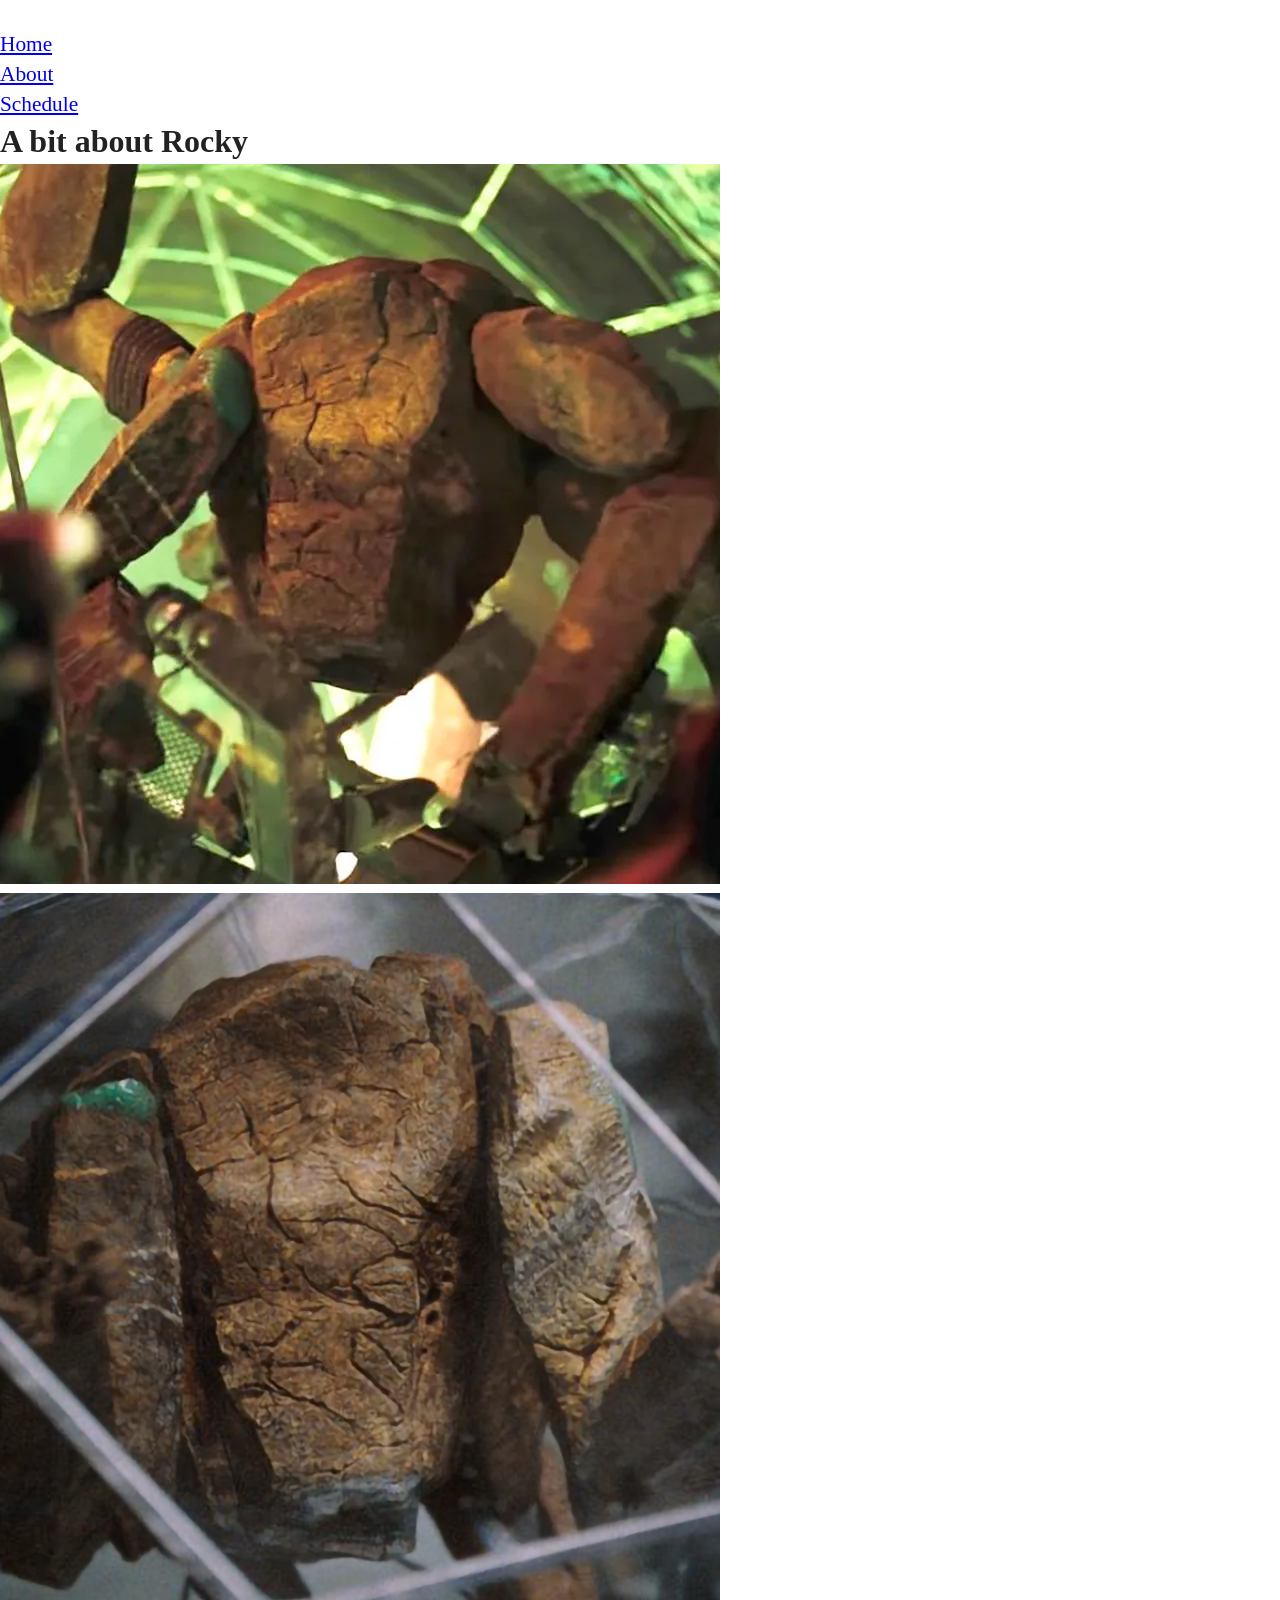
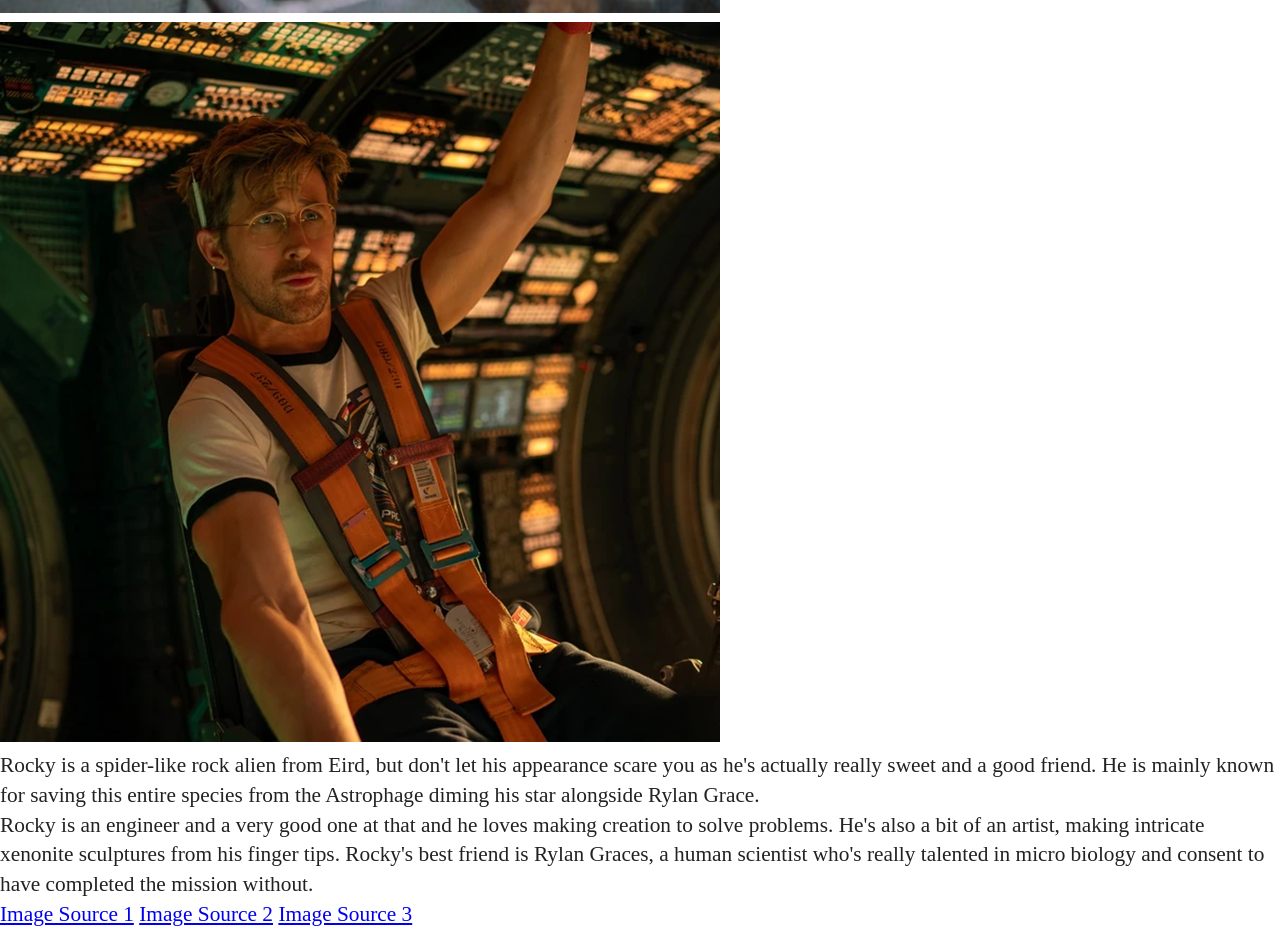
==== about.html @ ef29da4c "added dashes" ====
<!doctype html>
<html class="no-js" lang="en">

<head>
  <meta charset="utf-8"/>
  <title>Rockys Big Day, Statement!/about</title>
  <meta name="description" content="Describe your website here."/>
  <meta name="viewport" content="width=device-width, initial-scale=1, minimum-scale=1" />
  
  <!-- Defines preview content that will be displayed when your site is linked on twitter, reddit, etc-->
  <meta name="robots" content="index,follow" />
  <meta property="og:title" content="about, page"/>
  <meta property="og:type" content="Article"/>
  <meta property="og:url" content="https://rocky/birthday/invite/about.com/">
  <meta property="og:image" content="exampleImage.jpg"/>
  <meta name="twitter:card" content="this page explains who rocky is and about the party" />
  
  <link rel="manifest" href="site.webmanifest"/>
  <link rel="apple-touch-icon" href="icon.png"/>

  <!-- Link to your favicon. Place favicon in the root directory -->
  <link rel="icon" href="https://github.com/favicon.ico" />
  
  <link rel="stylesheet" href="normalize.css"/>
  <link rel="stylesheet" href="style.css"/>
  <script src="/script.js" defer></script>

  <meta name="theme-color" content="#fafafa"/>
</head>

<body>
  <header>
    <nav>
      <div class="logo">
        <img src="">
      </div>
      <ul>
        <li><a href="index.html">Home</a></li>
        <li><a href="about.html">About</a></li>
        <li><a href="schedule.html">Schedule</a></li>
      </ul>
    </nav>
  </header>
  <main>
    <section class="about-container">
      <h2>A bit about Rocky</h2>
      <section class="image-container">
        <div class="img1">
          <img src="assets/rockyabout1.png" alt="Rocky with green light behind him">
        </div>
        <div class="img2">
          <img src="assets/Rockyabout2.png" alt="Rocky in the xenonite ball">
        </div>
        <div class="img3">
          <img src="assets/rockyabout3.png" alt="Rockys best friend Ryaln Grace">
        </div>
      </section>
      <section class="about-text-container">
        <p>Rocky is a spider-like rock alien from Eird, but don't let his appearance scare you as he's actually really sweet and a good friend. He is mainly known for saving this entire species from the Astrophage diming his star alongside Rylan Grace.</p>
        <p>Rocky is an engineer and a very good one at that and he loves making creation to solve problems. He's also a bit of an artist, making intricate xenonite sculptures from his finger tips. Rocky's best friend is Rylan Graces, a human scientist who's really talented in micro biology and consent to have completed the mission without.</p>
      </section>
    </section>
  </main>
  <footer>
    <nav class="footer-links">
      <a href="https://projecthailmary.fandom.com/wiki/Rocky" target="_blank">Image Source 1</a>
      <a href="https://www.ign.com/articles/how-project-hail-mary-gets-rocky-right-alien" target="_blank">Image Source 2</a>
      <a href="https://x.com/projecthailmary/status/2029995434802831593/photo/1" target="_blank">Image Source 3</a> 
    </nav>
  </footer>
</body>
</html>
---- style.css ----
* {
  margin: 0;
  padding: 0;
}

html {
  color: #222;
  line-height: 1.4;
  font-size: 16pt;
}
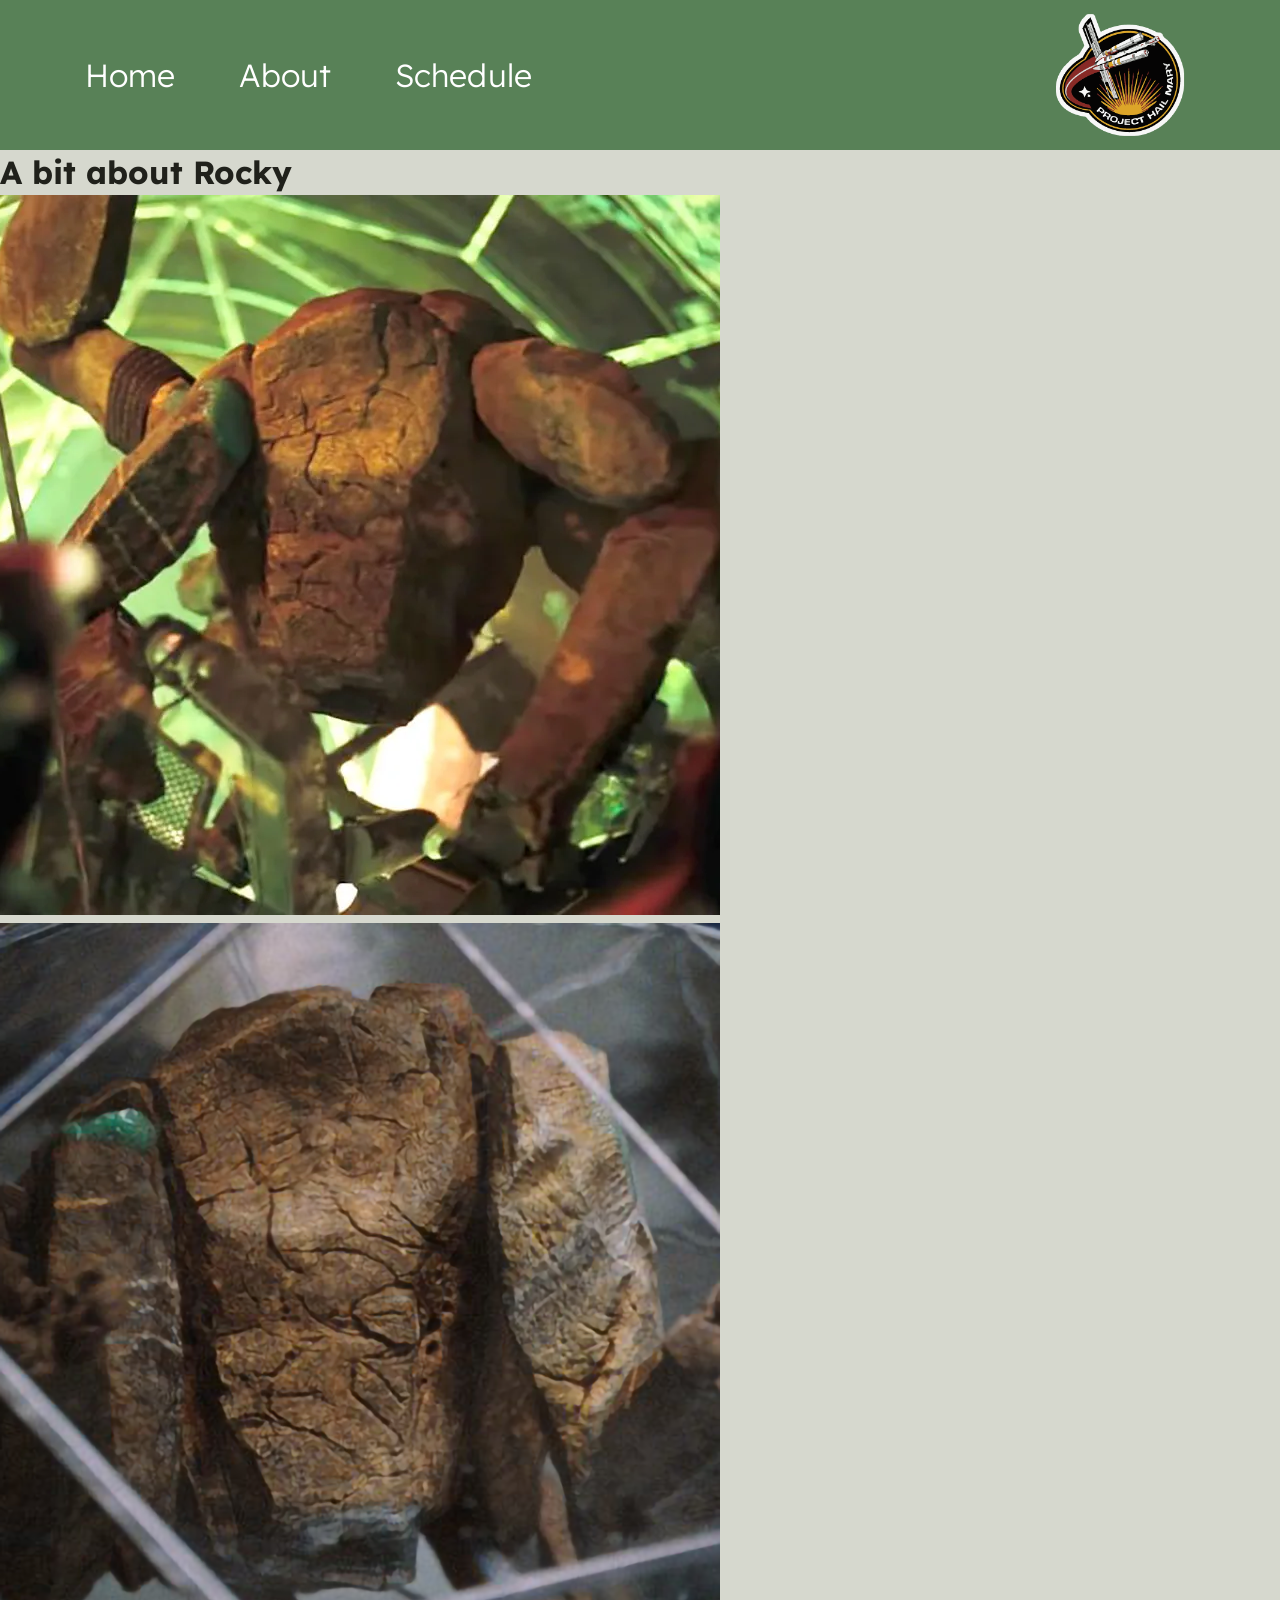
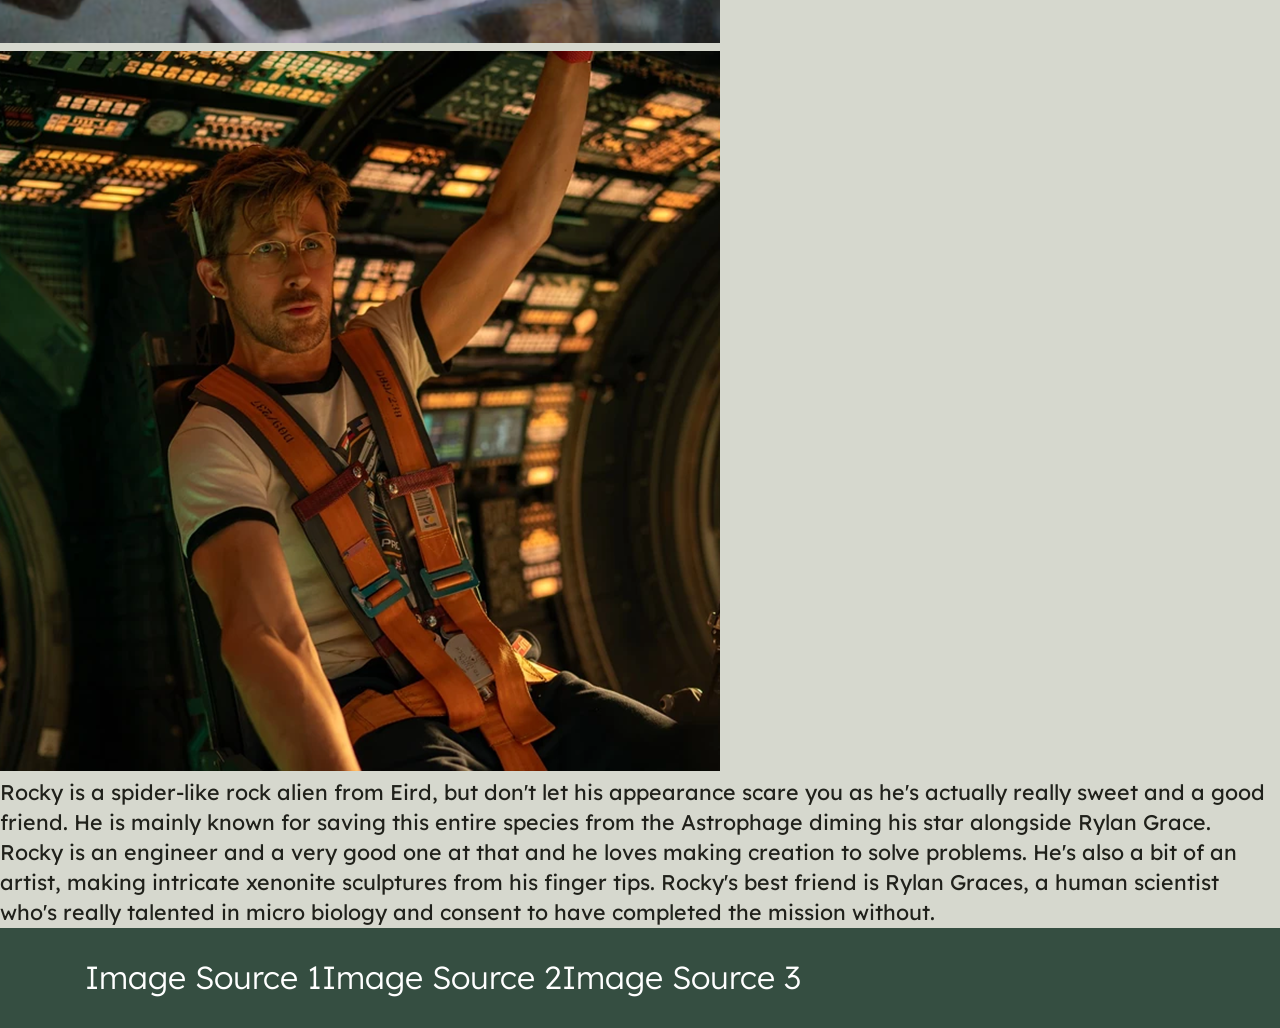
==== commit 60d0a757: "added logo" ====
--- a/about.html
+++ b/about.html
@@ -4,6 +4,11 @@
 <head>
   <meta charset="utf-8"/>
   <title>Rockys Big Day, Statement!/about</title>
+  <link rel="preconnect" href="https://fonts.googleapis.com">
+  <link rel="preconnect" href="https://fonts.gstatic.com" crossorigin>
+  <link href="https://fonts.googleapis.com/css2?family=Lexend:wght@100..900&display=swap" rel="stylesheet">
+
+  
   <meta name="description" content="Describe your website here."/>
   <meta name="viewport" content="width=device-width, initial-scale=1, minimum-scale=1" />
   
@@ -25,14 +30,14 @@
   <link rel="stylesheet" href="style.css"/>
   <script src="/script.js" defer></script>
 
-  <meta name="theme-color" content="#fafafa"/>
+  <meta name="theme-color" content="#d6d8ce"/>
 </head>
 
 <body>
   <header>
     <nav>
       <div class="logo">
-        <img src="">
+        <img src="assets/HailMarylogo.png">
       </div>
       <ul>
         <li><a href="index.html">Home</a></li>
--- a/style.css
+++ b/style.css
@@ -4,12 +4,97 @@
 }
 
 html {
-  color: #222;
+  color: #20211b;
+  background-color: #d6d8ce;
   line-height: 1.4;
   font-size: 16pt;
+  font-family: 'Lexend', sans-serif;
 }
+
+header {
+  height: 150px;
+  width: 100%;
+  background: #588157;
+  position: fixed;
+  top: 0;
+  z-index: 10;
+}
+
+footer {
+  width: 100vw;
+  height: 100px;
+  background: #354e41;
+}
+
+.logo {
+  order: 2;
+  margin-left: auto;
+  display: flex;
+  align-items: center;
+}
+
+.logo img {
+  height: 150px;
+  width: auto;
+}
+
+nav {
+  height: 100%;
+  display: flex;
+  align-items: center;       
+  justify-content: flex-start;
+  padding: 0 4rem;
+}
+
+nav a{
+  color: white;
+  text-decoration: none;
+  font-weight: 300;
+  font-size: 1.5rem;
+  white-space: nowrap; 
+}
+
+nav ul {
+  display: flex;
+  list-style: none;
+  gap: 3rem; 
+}
+
+body {
+  padding-top: 150px;
+}
+
+/*home*/
+.home-hero-text, .event-details{
+  text-align: center;
+  padding: 3rem 1rem;
+  max-width: 900px;
+  margin: 0 auto;
+}
+
+.home-hero-text h1 {
+  font-size: 3rem;
+}
+
+.home-hero-text p {
+  font-size: 1.4rem;
+}
+
+.event-details {
+  display: flex;
+  flex-direction: column;
+  gap: 0.3rem;
+  font-weight: 500;
+  font-size: 1.3rem;
+  margin-bottom: 100px;
+}
+/*home*/
 
 
 
 
 
+
+
+
+
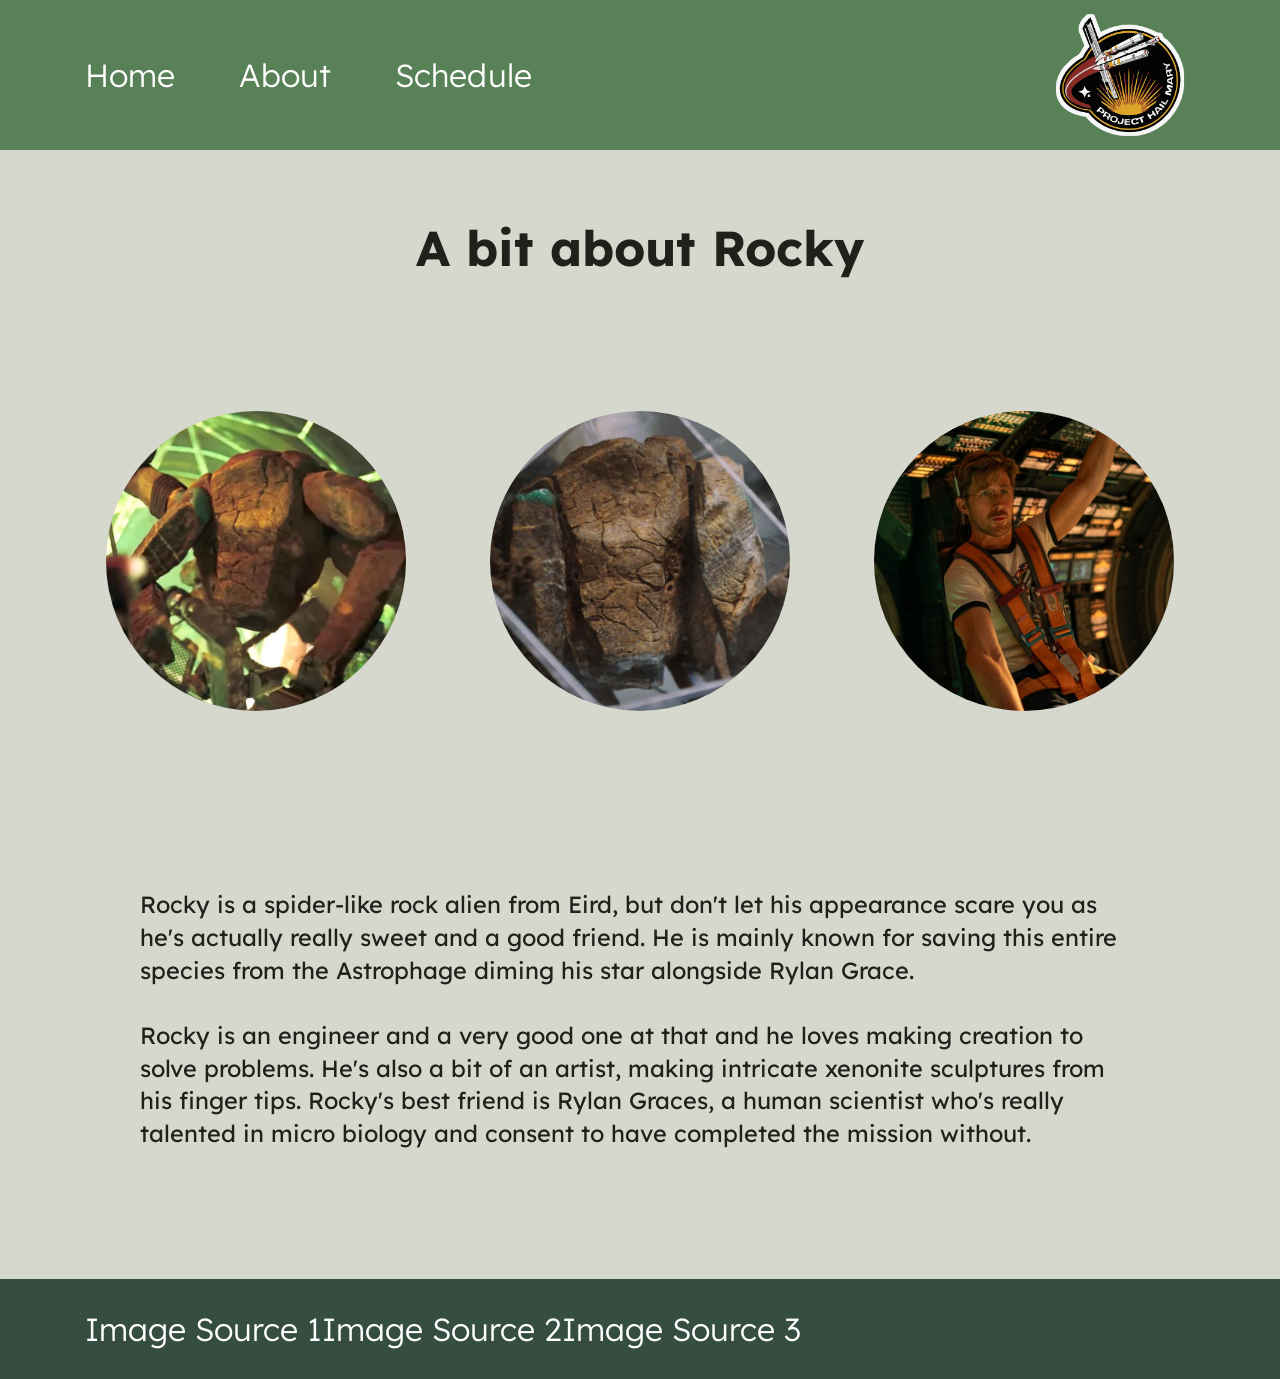
==== commit d4b6ebdf: "added Asimovian font" ====
--- a/about.html
+++ b/about.html
@@ -7,7 +7,10 @@
   <link rel="preconnect" href="https://fonts.googleapis.com">
   <link rel="preconnect" href="https://fonts.gstatic.com" crossorigin>
   <link href="https://fonts.googleapis.com/css2?family=Lexend:wght@100..900&display=swap" rel="stylesheet">
-
+  
+  <link rel="preconnect" href="https://fonts.googleapis.com">
+  <link rel="preconnect" href="https://fonts.gstatic.com" crossorigin>
+  <link href="https://fonts.googleapis.com/css2?family=Asimovian&display=swap" rel="stylesheet">
   
   <meta name="description" content="Describe your website here."/>
   <meta name="viewport" content="width=device-width, initial-scale=1, minimum-scale=1" />
--- a/style.css
+++ b/style.css
@@ -90,6 +90,41 @@
 }
 /*home*/
 
+/*about*/
+.about-container h2 {
+  text-align: center;
+  padding: 3rem 1rem;
+  margin: 0 auto;
+  font-size: 2.3rem;
+}
+
+.image-container {
+  display: flex;
+  justify-content: center;
+  justify-content: space-around;
+  margin: 3rem 3rem 8rem 3rem;
+}
+
+.image-container img {
+  width: 300px;
+  height: auto;
+  object-fit: cover;
+  border-radius: 50%;
+  justify-content: space-evenly;
+}
+
+.about-text-container {
+  max-width: 1000px;
+  margin: 0 auto;
+  ext-align: center;
+  padding: 0 1rem;
+  margin-bottom: 6rem;
+  display: flex;
+  flex-direction: column;
+  gap: 1.5rem;
+  font-size: 1.1rem;
+}
+/*about*/
 
 
 
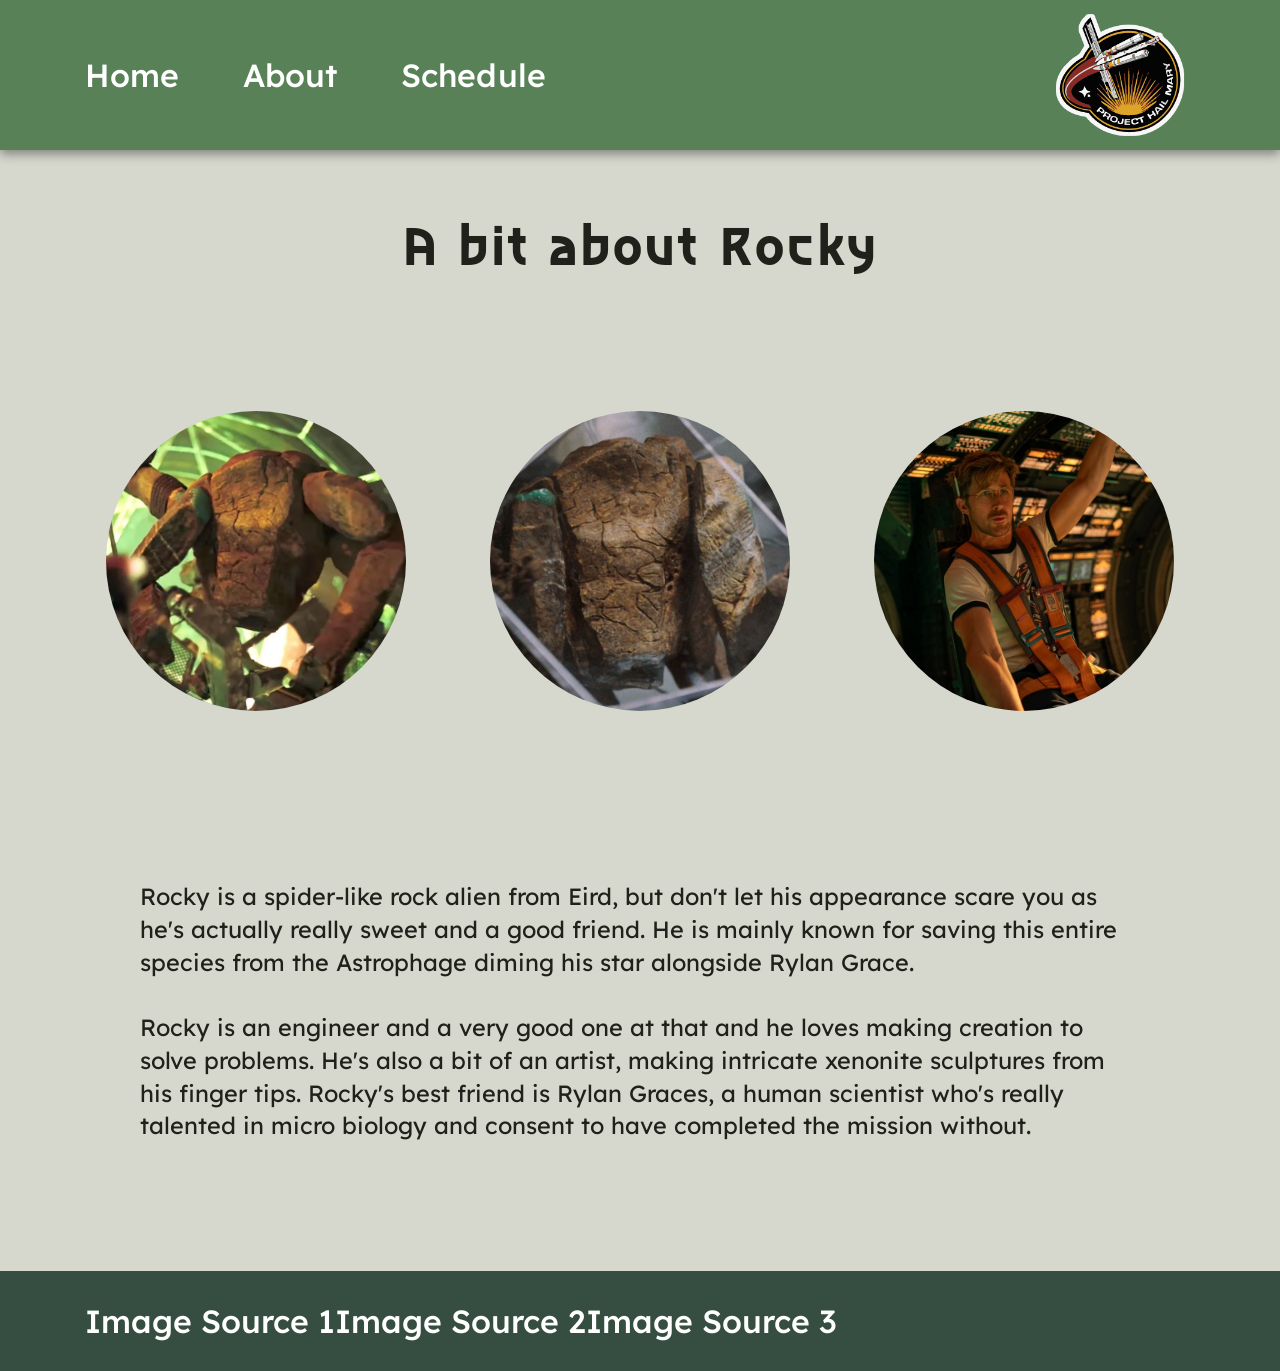
==== commit bcfebbbf: "trying to add stager animation, simplifying html images" ====
--- a/about.html
+++ b/about.html
@@ -53,15 +53,9 @@
     <section class="about-container">
       <h2>A bit about Rocky</h2>
       <section class="image-container">
-        <div class="img1">
           <img src="assets/rockyabout1.png" alt="Rocky with green light behind him">
-        </div>
-        <div class="img2">
           <img src="assets/Rockyabout2.png" alt="Rocky in the xenonite ball">
-        </div>
-        <div class="img3">
           <img src="assets/rockyabout3.png" alt="Rockys best friend Ryaln Grace">
-        </div>
       </section>
       <section class="about-text-container">
         <p>Rocky is a spider-like rock alien from Eird, but don't let his appearance scare you as he's actually really sweet and a good friend. He is mainly known for saving this entire species from the Astrophage diming his star alongside Rylan Grace.</p>
--- a/style.css
+++ b/style.css
@@ -18,6 +18,7 @@
   position: fixed;
   top: 0;
   z-index: 10;
+  box-shadow: 0 4px 10px rgba(0, 0, 0, .40);
 }
 
 footer {
@@ -49,9 +50,15 @@
 nav a{
   color: white;
   text-decoration: none;
-  font-weight: 300;
+  font-weight: 500;
   font-size: 1.5rem;
   white-space: nowrap; 
+  display: inline-block;
+  transition: transform 0.2s ease;
+}
+
+nav a:hover {
+  transform: translateY(-5px);
 }
 
 nav ul {
@@ -74,6 +81,8 @@
 
 .home-hero-text h1 {
   font-size: 3rem;
+  font-family: "Asimovian", sans-serif;
+  letter-spacing: 0.2rem;
 }
 
 .home-hero-text p {
@@ -96,6 +105,8 @@
   padding: 3rem 1rem;
   margin: 0 auto;
   font-size: 2.3rem;
+  font-family: "Asimovian", sans-serif;
+  letter-spacing: 0.2rem;
 }
 
 .image-container {
@@ -126,6 +137,33 @@
 }
 /*about*/
 
+/*schedule*/
+.schedule-time h2, .schedule-location h2 {
+  font-family: "Asimovian", sans-serif;
+  font-size: 2rem;
+  margin-bottom: 1.5rem;
+  letter-spacing: 0.2rem;
+}
+.schedule-container {
+  display: flex;
+  gap: 4rem;
+  max-width: 1200px;
+  margin: 3rem auto;
+  padding: 0 2rem;
+}
+
+.time-block {
+  background: #dcddd6;
+  padding: 1.2rem;
+  margin-bottom: 1.5rem;
+  border-radius: 20px;
+  border: 2px solid #b3cfb2;
+}
+
+.time-block h3 {
+  margin-bottom: 0.3rem;
+}
+/*schedule*/
 
 
 
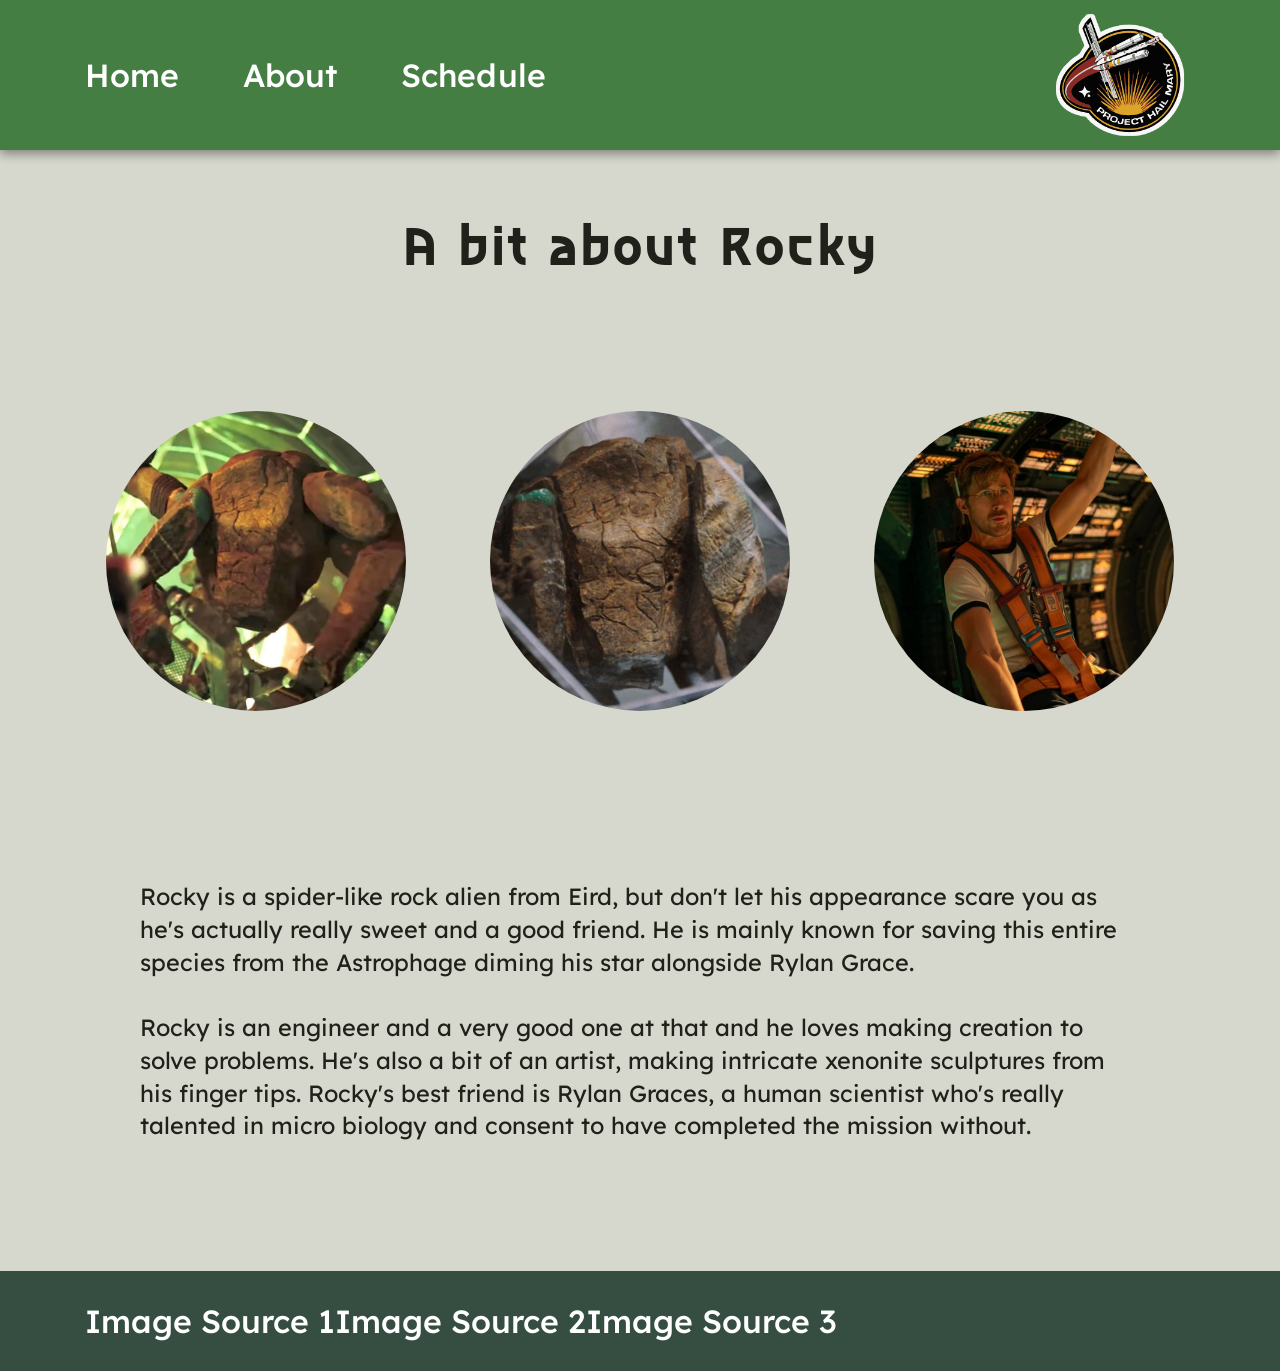
==== commit ea602b27: "FF formating" ====
--- a/about.html
+++ b/about.html
@@ -1,74 +1,65 @@
 <!doctype html>
 <html class="no-js" lang="en">
-
-<head>
-  <meta charset="utf-8"/>
-  <title>Rockys Big Day, Statement!/about</title>
-  <link rel="preconnect" href="https://fonts.googleapis.com">
-  <link rel="preconnect" href="https://fonts.gstatic.com" crossorigin>
-  <link href="https://fonts.googleapis.com/css2?family=Lexend:wght@100..900&display=swap" rel="stylesheet">
-  
-  <link rel="preconnect" href="https://fonts.googleapis.com">
-  <link rel="preconnect" href="https://fonts.gstatic.com" crossorigin>
-  <link href="https://fonts.googleapis.com/css2?family=Asimovian&display=swap" rel="stylesheet">
-  
-  <meta name="description" content="Describe your website here."/>
-  <meta name="viewport" content="width=device-width, initial-scale=1, minimum-scale=1" />
-  
-  <!-- Defines preview content that will be displayed when your site is linked on twitter, reddit, etc-->
-  <meta name="robots" content="index,follow" />
-  <meta property="og:title" content="about, page"/>
-  <meta property="og:type" content="Article"/>
-  <meta property="og:url" content="https://rocky/birthday/invite/about.com/">
-  <meta property="og:image" content="exampleImage.jpg"/>
-  <meta name="twitter:card" content="this page explains who rocky is and about the party" />
-  
-  <link rel="manifest" href="site.webmanifest"/>
-  <link rel="apple-touch-icon" href="icon.png"/>
-
-  <!-- Link to your favicon. Place favicon in the root directory -->
-  <link rel="icon" href="https://github.com/favicon.ico" />
-  
-  <link rel="stylesheet" href="normalize.css"/>
-  <link rel="stylesheet" href="style.css"/>
-  <script src="/script.js" defer></script>
-
-  <meta name="theme-color" content="#d6d8ce"/>
-</head>
-
-<body>
-  <header>
-    <nav>
-      <div class="logo">
-        <img src="assets/HailMarylogo.png">
-      </div>
-      <ul>
-        <li><a href="index.html">Home</a></li>
-        <li><a href="about.html">About</a></li>
-        <li><a href="schedule.html">Schedule</a></li>
-      </ul>
-    </nav>
-  </header>
-  <main>
-    <section class="about-container">
-      <h2>A bit about Rocky</h2>
-      <section class="image-container">
-          <img src="assets/rockyabout1.png" alt="Rocky with green light behind him">
-          <img src="assets/Rockyabout2.png" alt="Rocky in the xenonite ball">
-          <img src="assets/rockyabout3.png" alt="Rockys best friend Ryaln Grace">
-      </section>
-      <section class="about-text-container">
-        <p>Rocky is a spider-like rock alien from Eird, but don't let his appearance scare you as he's actually really sweet and a good friend. He is mainly known for saving this entire species from the Astrophage diming his star alongside Rylan Grace.</p>
-        <p>Rocky is an engineer and a very good one at that and he loves making creation to solve problems. He's also a bit of an artist, making intricate xenonite sculptures from his finger tips. Rocky's best friend is Rylan Graces, a human scientist who's really talented in micro biology and consent to have completed the mission without.</p>
-      </section>
-    </section>
-  </main>
-  <footer>
-    <nav class="footer-links">
-      <a href="https://projecthailmary.fandom.com/wiki/Rocky" target="_blank">Image Source 1</a>
-      <a href="https://www.ign.com/articles/how-project-hail-mary-gets-rocky-right-alien" target="_blank">Image Source 2</a>
-      <a href="https://x.com/projecthailmary/status/2029995434802831593/photo/1" target="_blank">Image Source 3</a> 
-    </nav>
-  </footer>
-</body>
+   <head>
+      <meta charset="utf-8"/>
+      <title>Rockys Big Day, Statement!/about</title>
+      <link rel="preconnect" href="https://fonts.googleapis.com">
+      <link rel="preconnect" href="https://fonts.gstatic.com" crossorigin>
+      <link href="https://fonts.googleapis.com/css2?family=Lexend:wght@100..900&display=swap" rel="stylesheet">
+      <link rel="preconnect" href="https://fonts.googleapis.com">
+      <link rel="preconnect" href="https://fonts.gstatic.com" crossorigin>
+      <link href="https://fonts.googleapis.com/css2?family=Asimovian&display=swap" rel="stylesheet">
+      <meta name="description" content="Describe your website here."/>
+      <meta name="viewport" content="width=device-width, initial-scale=1, minimum-scale=1" />
+      <!-- Defines preview content that will be displayed when your site is linked on twitter, reddit, etc-->
+      <meta name="robots" content="index,follow" />
+      <meta property="og:title" content="about, page"/>
+      <meta property="og:type" content="Article"/>
+      <meta property="og:url" content="https://rocky/birthday/invite/about.com/">
+      <meta property="og:image" content="exampleImage.jpg"/>
+      <meta name="twitter:card" content="this page explains who rocky is and about the party" />
+      <link rel="manifest" href="site.webmanifest"/>
+      <link rel="apple-touch-icon" href="icon.png"/>
+      <!-- Link to your favicon. Place favicon in the root directory -->
+      <link rel="icon" href="assets/HailMarylogo.png" />
+      <link rel="stylesheet" href="normalize.css"/>
+      <link rel="stylesheet" href="style.css"/>
+      <script src="/script.js" defer></script>
+      <meta name="theme-color" content="#d6d8ce"/>
+   </head>
+   <body>
+      <header>
+         <nav>
+            <div class="logo">
+               <img src="assets/HailMarylogo.png">
+            </div>
+            <ul>
+               <li><a href="index.html">Home</a></li>
+               <li><a href="about.html">About</a></li>
+               <li><a href="schedule.html">Schedule</a></li>
+            </ul>
+         </nav>
+      </header>
+      <main>
+         <section class="about-container">
+            <h2>A bit about Rocky</h2>
+            <section class="image-container">
+               <img src="assets/rockyabout1.png" alt="Rocky with green light behind him">
+               <img src="assets/Rockyabout2.png" alt="Rocky in the xenonite ball">
+               <img src="assets/rockyabout3.png" alt="Rockys best friend Ryaln Grace">
+            </section>
+            <section class="about-text-container">
+               <p>Rocky is a spider-like rock alien from Eird, but don't let his appearance scare you as he's actually really sweet and a good friend. He is mainly known for saving this entire species from the Astrophage diming his star alongside Rylan Grace.</p>
+               <p>Rocky is an engineer and a very good one at that and he loves making creation to solve problems. He's also a bit of an artist, making intricate xenonite sculptures from his finger tips. Rocky's best friend is Rylan Graces, a human scientist who's really talented in micro biology and consent to have completed the mission without.</p>
+            </section>
+         </section>
+      </main>
+      <footer>
+         <nav class="footer-links">
+            <a href="https://projecthailmary.fandom.com/wiki/Rocky" target="_blank">Image Source 1</a>
+            <a href="https://www.ign.com/articles/how-project-hail-mary-gets-rocky-right-alien" target="_blank">Image Source 2</a>
+            <a href="https://x.com/projecthailmary/status/2029995434802831593/photo/1" target="_blank">Image Source 3</a> 
+         </nav>
+      </footer>
+   </body>
 </html>
--- a/style.css
+++ b/style.css
@@ -14,7 +14,7 @@
 header {
   height: 150px;
   width: 100%;
-  background: #588157;
+  background: #447e43;
   position: fixed;
   top: 0;
   z-index: 10;
@@ -54,11 +54,12 @@
   font-size: 1.5rem;
   white-space: nowrap; 
   display: inline-block;
-  transition: transform 0.2s ease;
+  transition: transform 200ms ease;
 }
 
 nav a:hover {
   transform: translateY(-5px);
+  color: #e4ffb5;
 }
 
 nav ul {
@@ -122,6 +123,8 @@
   object-fit: cover;
   border-radius: 50%;
   justify-content: space-evenly;
+  opacity: 0;
+  animation: fadeUp 600ms ease forwards;
 }
 
 .about-text-container {
@@ -158,6 +161,12 @@
   margin-bottom: 1.5rem;
   border-radius: 20px;
   border: 2px solid #b3cfb2;
+  display: inline-block;
+  transition: transform 200ms ease;
+}
+
+.time-block:hover {
+  transform: translateX(15px);
 }
 
 .time-block h3 {
@@ -165,9 +174,34 @@
 }
 /*schedule*/
 
-
-
-
-
-
-
+@keyframes fadeUp {
+  from {
+    opacity: 0;
+    transform: translateY(20px);
+  }
+  to {
+    opacity: 1;
+    transform: translateY(0);
+  }
+}
+
+/*stagger*/
+.image-container img:nth-child(1) {
+  animation-delay: 200ms;
+}
+
+.image-container img:nth-child(2) {
+  animation-delay: 300ms;
+}
+
+.image-container img:nth-child(3) {
+  animation-delay: 400ms;
+}
+/*stagger*/
+
+
+
+
+
+
+
